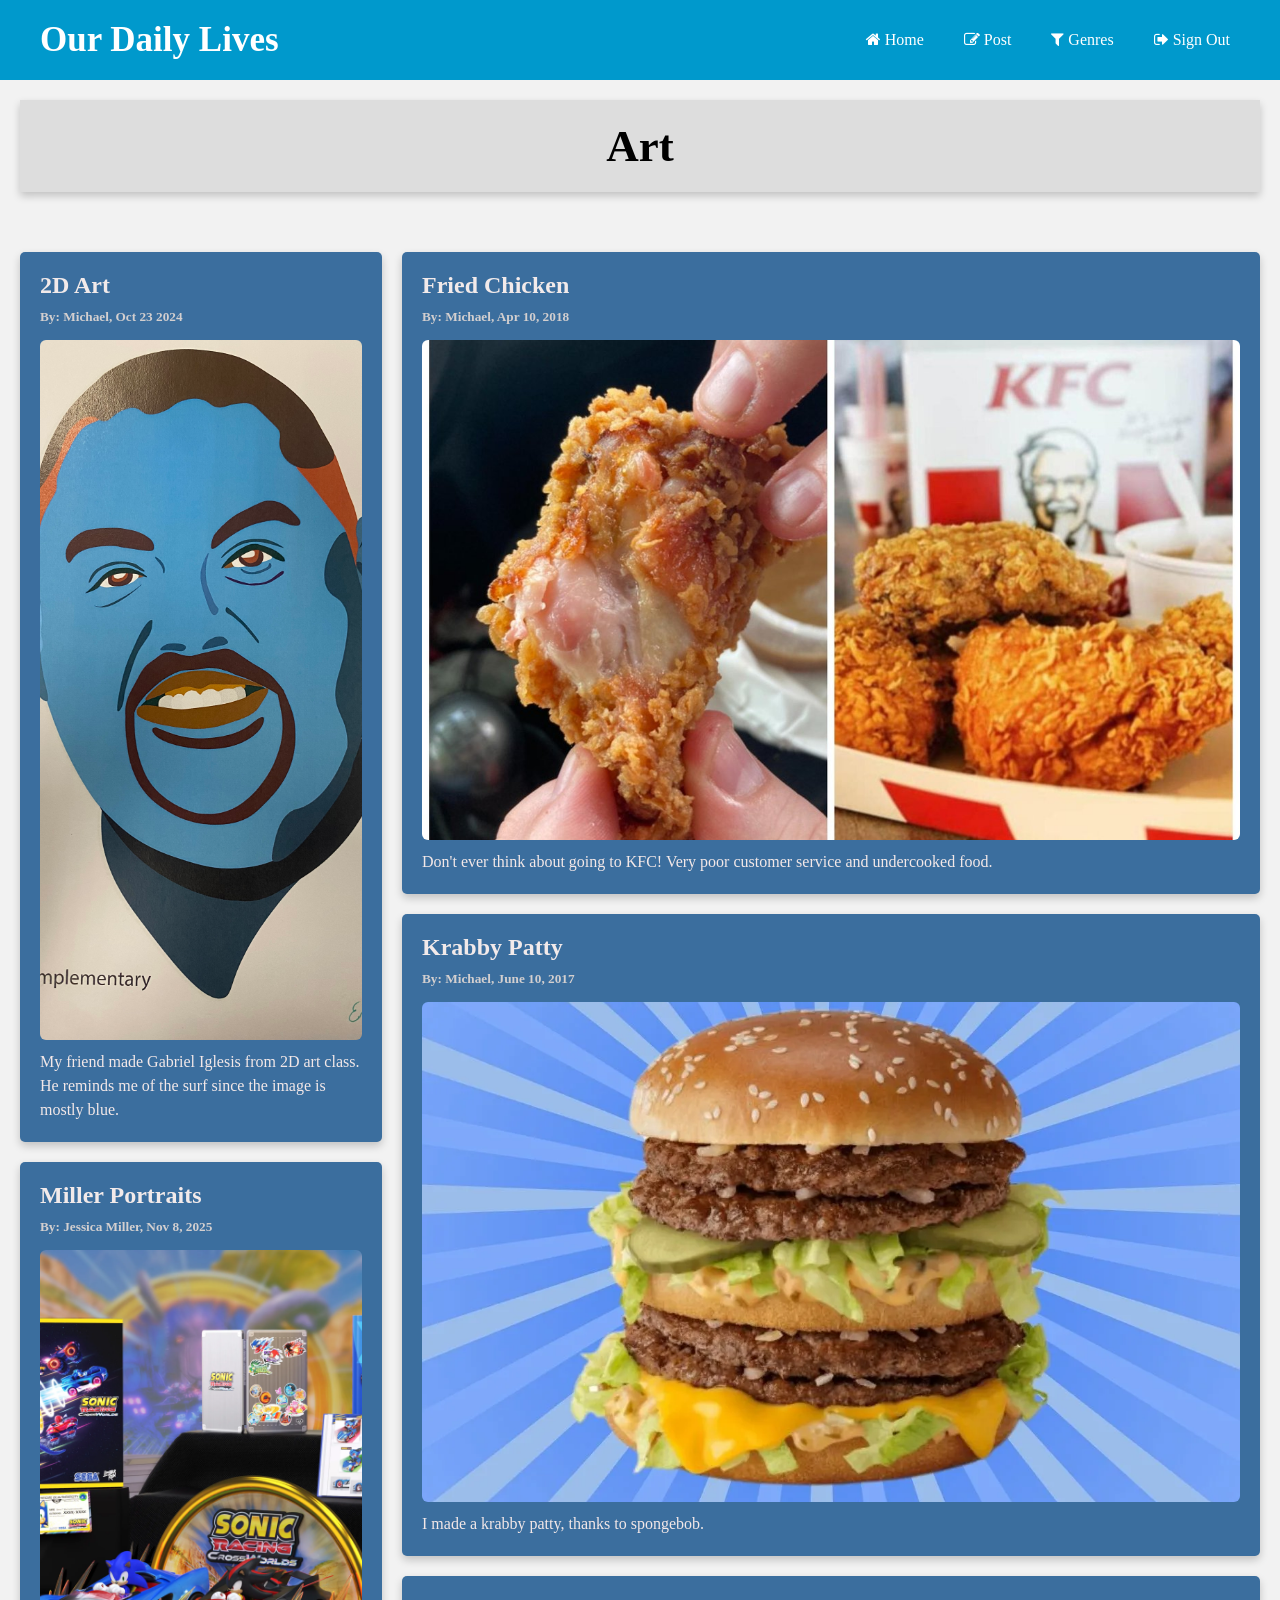
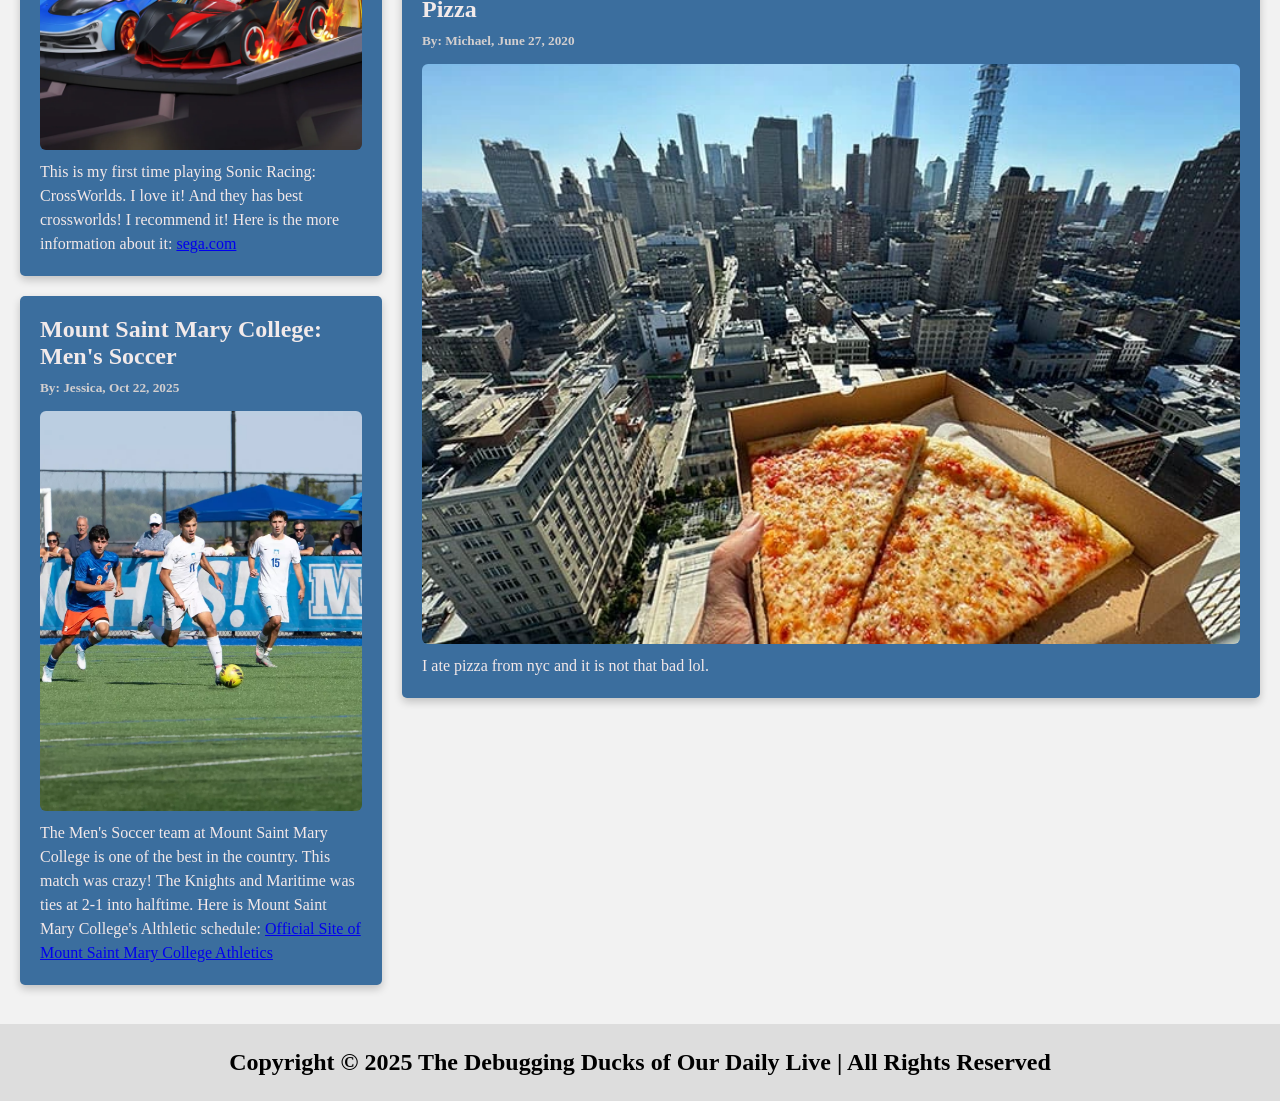
==== html/art.html @ c2188e06 "created a login page and created a art page" ====
<!DOCTYPE html>
<html lang="en">
    <head>
        <meta charset="UTF-8">
        <meta name="viewport" content="width=device-width, initial-scale=1.0">
        <link rel="stylesheet" href="../css/art.css">
        <!-- Load an icon library -->
        <link rel="stylesheet" href="https://cdnjs.cloudflare.com/ajax/libs/font-awesome/4.7.0/css/font-awesome.min.css">
        <title>Art | Our Daily Life</title>
    </head>
    <body>
        <nav>
            <h1>Our Daily Lives</h1>
            <ul>
                <li><a href="main.html"><i class="fa fa-home"></i> Home</a></li>
                <li><a href="post.html"><i class="fa fa-edit"></i> Post</a></li>
                <li>
                    <a href="#"><i class="fa fa-filter"></i> Genres</a>
                    <ul>
                        <li><a href="sports.html">Sport</a></li>
                        <li><a href="videogame.html">Videogame</a></li>
                        <li><a href="#">Travel</a></li>
                        <li><a href="food.html">Food</a></li>
                        <li><a href="art.html">Art</a></li>
                        <li><a href="#">Movie</a></li>
                    </ul>
                </li>
                <li><a href="welcome.html"><i class="fa fa-sign-out"></i> Sign Out</a></li>
            </ul>
        </nav>
        <!-- blog layout -->
         <div class="header">
            <h2>Art</h2>
        </div>
        <div class="row">
            <div class="leftcolumn">
            <div class="card">
                <h2>2D Art</h2>
                <h5>By: Michael, Oct 23 2024</h5>
                <!-- This is image 1 and height of the image -->
                <div class="img1" style="height:700px;"></div>
                <p>
                My friend made Gabriel Iglesis from 2D art class. He reminds me of the surf since the image is mostly blue.
                </p>
            </div>
            <div class="card">
                <h2>Miller Portraits</h2>
                <h5>By: Jessica Miller, Nov 8, 2025</h5>
                <!-- This is image 2 and height of the image -->
                <div class="img2" style="height:500px;"></div>
                <!-- Description -->
                <p>
                    This is my first time playing Sonic Racing: CrossWorlds. 
                    I love it! And they has best crossworlds! I recommend it!
                    Here is the more information about it: 
                    <a href="https://www.sega.com/news/pre-order-the-sonic-racing-crossworlds-collector-s-edition">sega.com</a>                  
                </p>
            </div>
             <div class="card">
                <h2>Mount Saint Mary College: Men's Soccer</h2>
                <h5>By: Jessica, Oct 22, 2025</h5>
                <!-- This is image 2 and height of the image -->
                <div class="img3" style="height:400px;"></div>
                <!-- Description -->
                <p>
                    The Men's Soccer team at Mount Saint Mary College is one of the best in the country.
                   This match was crazy! The Knights and Maritime was ties at 2-1 into halftime.
                   Here is Mount Saint Mary College's Althletic schedule:
                    <a href="https://msmcknights.com/index.aspx">Official Site of Mount Saint Mary College Athletics</a>               
                </p>
            </div>
        </div>
        <div class="rightcolumn">
            <div class="card">
                <h2>Fried Chicken</h2>
                <h5>By: Michael, Apr 10, 2018</h5>
                <!-- This is image 4 and height of the image -->
                <div class="img4" style="height:500px;"></div>
                <!-- Description -->
                <p>
                    Don't ever think about going to KFC! Very poor customer service and undercooked food.
                </p>
            </div>
             <div class="card">
                <h2>Krabby Patty</h2>
                <h5>By: Michael, June 10, 2017</h5>
                <!-- This is image 5 and height of the image -->
                <div class="img5" style="height:500px;"></div>
                <!-- Description -->
                <p> 
                   I made a krabby patty, thanks to spongebob.
                                 
                </p>
            </div>
            <div class="card">
                <h2>Pizza</h2>
                <h5>By: Michael, June 27, 2020</h5>
                <!-- This is image 6 and height of the image -->
                <div class="img6" style="height:580px;"></div>
                <!-- Description -->
                <p>
                    I ate pizza from nyc and it is not that bad lol.
                </p>
            </div>
        </div>
    </div>
        <div class="footer">
            <h2>Copyright &copy; 2025 The Debugging Ducks of Our Daily Live | All Rights Reserved</h2>
        </div>
    </body>
</html>
---- css/art.css ----
*{

    margin: 0;
    padding: 0;
    box-sizing: border-box;
    font-family: Georgia, 'Times New Roman', Times, serif;
}

/* Body Styles */
body {
    background: #f2f2f2;
}

/* Navigation Bar Styles */
nav {
    width: 100%;
    background-color: #0099cc;
    color: white;
    padding: 20px 40px; /* This move the logo and menu to the left and right */
    display: flex;
    justify-content: space-between;
    align-items: center;
    position: relative;
    top: 0;
    z-index: 1000;
}

/* Logo Styles */
nav h1 {
    font-size: 35px;
    font-weight: bold;
}

/* Menu Styles */
nav ul {
    list-style: none;
    display: flex;
    gap: 20px;
}

/* Menu Items Styles*/ 
nav ul li {
    position: relative;
}

/* Menu Item Links Styles*/
nav a {
    color: white;
    text-decoration: none;
    padding: 10px;
    display: block;
}

/* Menu Item Links Hover Styles*/
nav a:hover {
    color:  #1affff;
    border-radius: 4px;
}

/* Dropdown Menu Styles */
nav ul li ul {
    position: absolute;
    display: none;
    background: #0099cc;
    min-width: 150px;
    border-radius: 4px;
}

/* Dropdown Menu Display Styles */
nav ul li:hover ul {
    display: block;
}

/* Dropdown Menu Item Styles */
nav ul li ul li {
    width: 100%;
}

/* Dropdown Menu Item Link Hover Styles */
nav ul li ul li a:hover {
    background: #294f9a83;
}

/* ===== Page Content Styles ===== */

/* Header Styles */
.header {
   padding: 20px;
   margin: 20px;
   background: #ddd;
   text-align: center;
   font-size: 30px;
   box-shadow: 0 4px 8px 0 rgba(0,0,0,0.2);

}

/* Row Styles */
.row {
    display: flex;
    padding: 20px;
    gap: 20px;
}

/* Left Column Styles */
.leftcolumn {   
    flex: 10%;  /* This makes the left column be equal to the right column */
}

/* Right Column Styles */
.rightcolumn {
    flex: 50%;
   
}

/* Image Styles */
.img1, .img2, .img3, .img4, .img5, .img6 {
    width: 100%;
    background-size: cover;
    background-position: center;
    border-radius: 6px; /* This is for the image corners */
    margin-bottom: 10px;
}

/* Example image (replace with image here) */
.img1 { background-image: url(../img/art/artpic1.jpeg); }
.img2 { background-image: url(../img/videogames/sonic.jpg); }
.img3 { background-image: url(../img/sports/msmc.jpg); }
.img4 { background-image: url(../img/food/kfcchicken.jpg); }
.img5 { background-image: url(../img/food/bigmac.jpg); }
.img6 { background-image: url(../img/food/pizza.jpg); }

/* Card Styles */
.card {
    background-color: rgb(59, 110, 158);
    padding: 20px;      /* The space between the card and the text */
    margin-top: 20px;   /* The space between the card and the card above it */
    border-radius: 5px; /* This is for the card corners */
    box-shadow: 0 4px 8px 0 rgba(0,0,0,0.2);
}

/* Card Title */
.card h2 {
    margin-bottom: 10px;
    color:#f2eaea;
}

/* Card Subtitle: by author and date */
.card h5 {
    color: #d3cfcf;
    margin-bottom: 15px;
}

/* Card Paragraph */
.card p {
    line-height: 1.5;
    color: #f3e8e8;
}


/* Footer Styles */
.footer {
    background: #ddd;
    text-align: center;
    padding: 25px;
    margin-top: 19px;
}

/* Responsive Styles */
@media (max-width: 900px) {
    .row {
        flex-direction: column;
    }
    nav ul {
        flex-direction: row;
        gap: 10px;
    }
    nav {
        flex-direction: column;
        align-items: flex-start;
    }
}
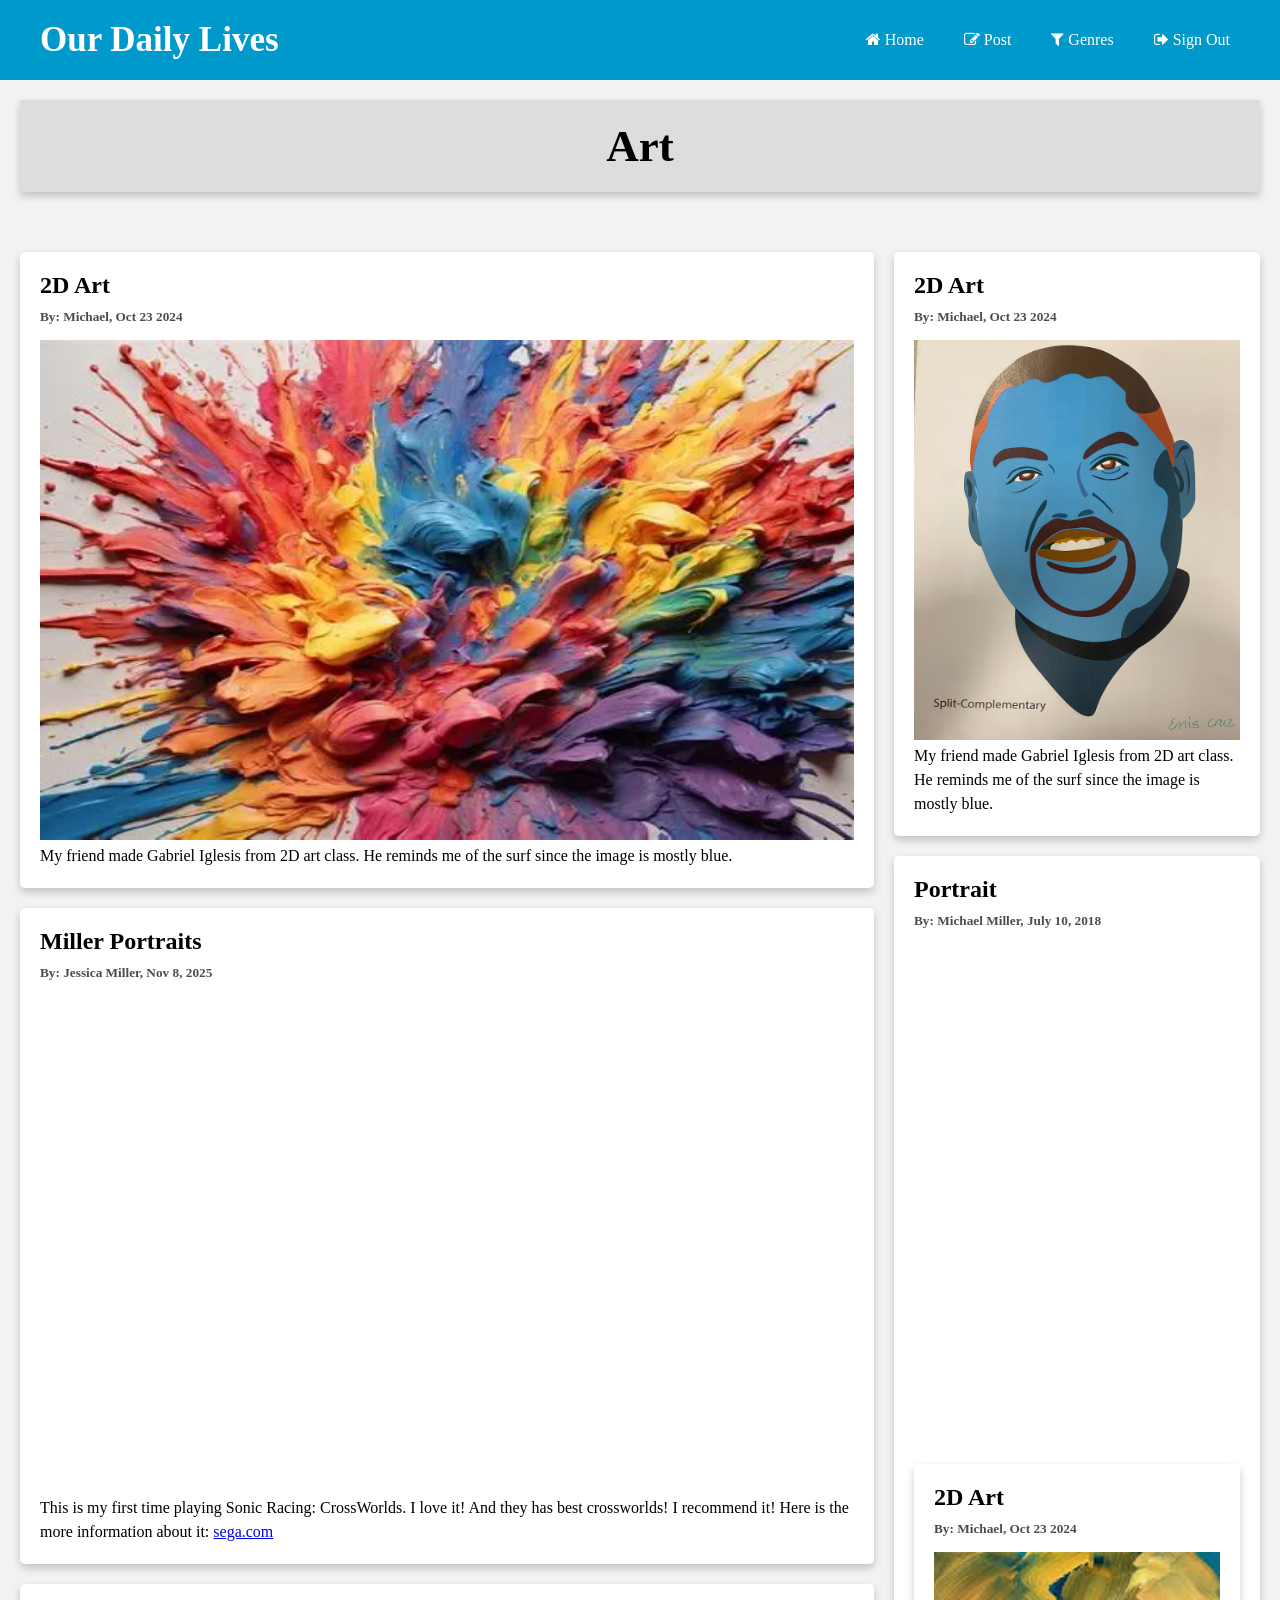
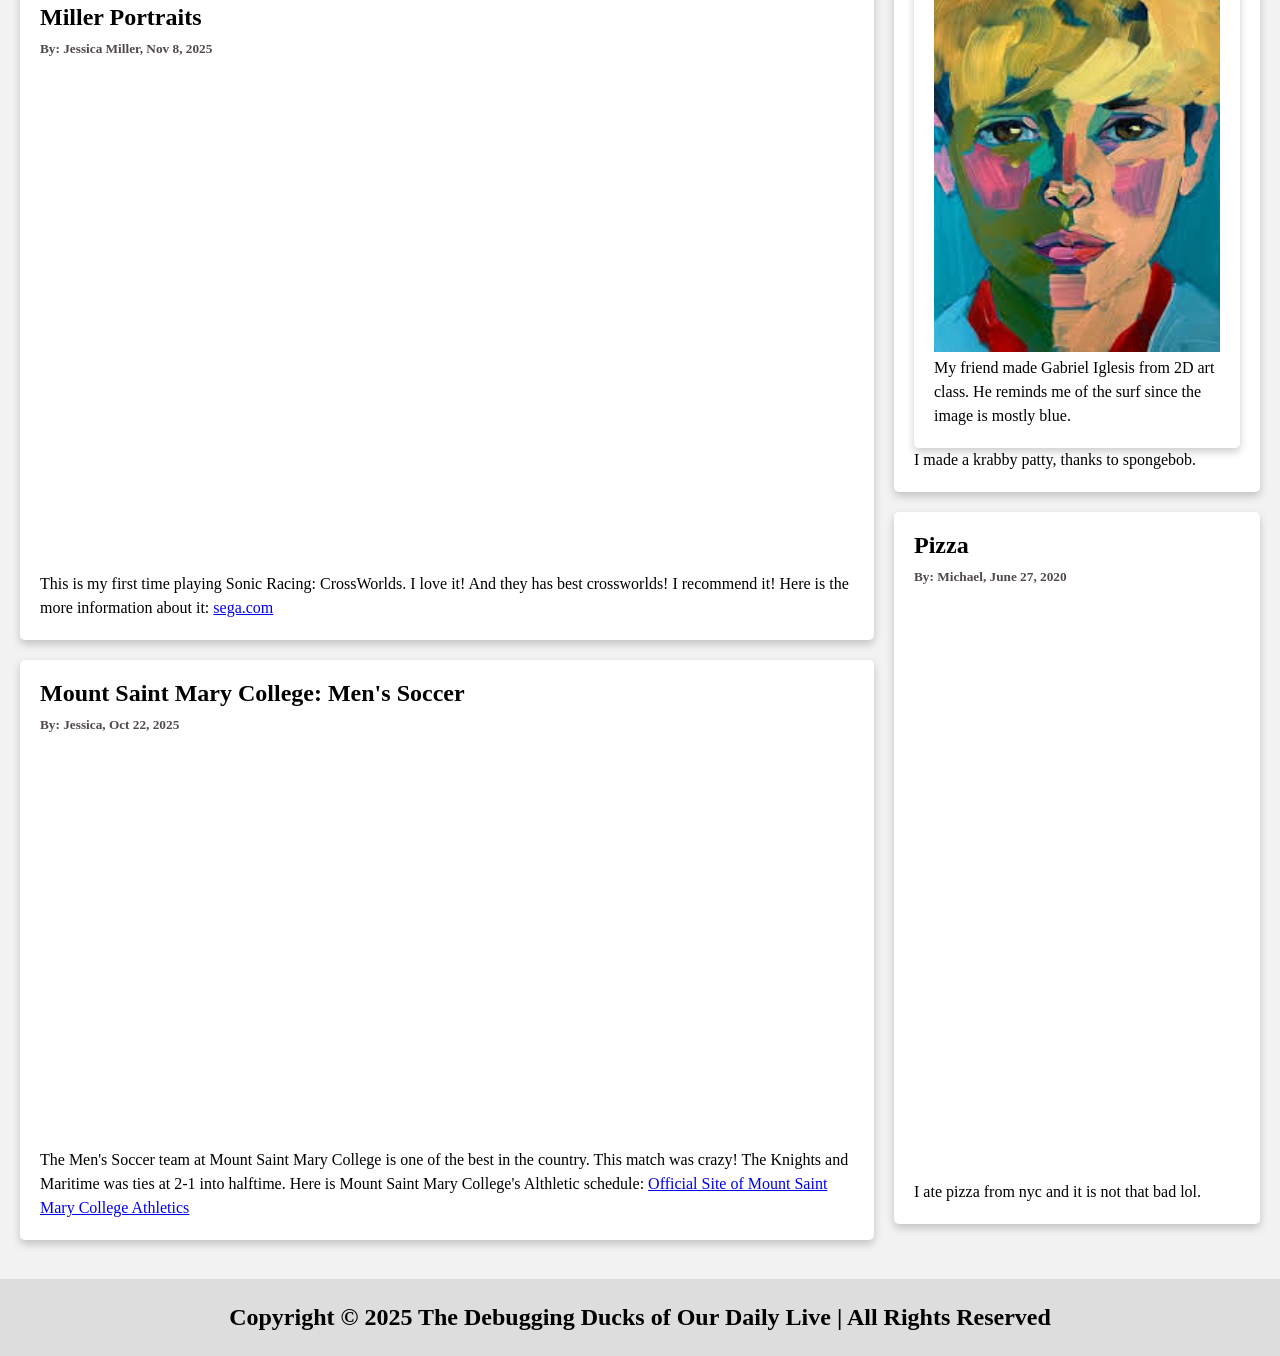
==== commit 85003530: "rename all the titles" ====
--- a/html/art.html
+++ b/html/art.html
@@ -3,10 +3,10 @@
     <head>
         <meta charset="UTF-8">
         <meta name="viewport" content="width=device-width, initial-scale=1.0">
-        <link rel="stylesheet" href="../css/art.css">
+        <link rel="stylesheet" href="../css/index.css">
         <!-- Load an icon library -->
         <link rel="stylesheet" href="https://cdnjs.cloudflare.com/ajax/libs/font-awesome/4.7.0/css/font-awesome.min.css">
-        <title>Art | Our Daily Life</title>
+        <title>Art | Our Daily Lives</title>
     </head>
     <body>
         <nav>
@@ -19,7 +19,7 @@
                     <ul>
                         <li><a href="sports.html">Sport</a></li>
                         <li><a href="videogame.html">Videogame</a></li>
-                        <li><a href="#">Travel</a></li>
+                        <li><a href="travel.html">Travel</a></li>
                         <li><a href="food.html">Food</a></li>
                         <li><a href="art.html">Art</a></li>
                         <li><a href="#">Movie</a></li>
@@ -38,7 +38,8 @@
                 <h2>2D Art</h2>
                 <h5>By: Michael, Oct 23 2024</h5>
                 <!-- This is image 1 and height of the image -->
-                <div class="img1" style="height:700px;"></div>
+                <image src="../img/art/artpaint.jpg" alt="2D art" width="100%" height="500"></image>
+                <!-- Description -->
                 <p>
                 My friend made Gabriel Iglesis from 2D art class. He reminds me of the surf since the image is mostly blue.
                 </p>
@@ -56,6 +57,19 @@
                     <a href="https://www.sega.com/news/pre-order-the-sonic-racing-crossworlds-collector-s-edition">sega.com</a>                  
                 </p>
             </div>
+               <div class="card">
+                <h2>Miller Portraits</h2>
+                <h5>By: Jessica Miller, Nov 8, 2025</h5>
+                <!-- This is image 2 and height of the image -->
+                <div class="img2" style="height:500px;"></div>
+                <!-- Description -->
+                <p>
+                    This is my first time playing Sonic Racing: CrossWorlds. 
+                    I love it! And they has best crossworlds! I recommend it!
+                    Here is the more information about it: 
+                    <a href="https://www.sega.com/news/pre-order-the-sonic-racing-crossworlds-collector-s-edition">sega.com</a>                  
+                </p>
+               </div>
              <div class="card">
                 <h2>Mount Saint Mary College: Men's Soccer</h2>
                 <h5>By: Jessica, Oct 22, 2025</h5>
@@ -71,21 +85,31 @@
             </div>
         </div>
         <div class="rightcolumn">
-            <div class="card">
-                <h2>Fried Chicken</h2>
-                <h5>By: Michael, Apr 10, 2018</h5>
-                <!-- This is image 4 and height of the image -->
-                <div class="img4" style="height:500px;"></div>
+           <div class="card">
+                <h2>2D Art</h2>
+                <h5>By: Michael, Oct 23 2024</h5>
+                <!-- This is image 1 and height of the image -->
+                <image src="../img/art/artpic1.jpeg" alt="2D art" width="100%" height="400"></image>
                 <!-- Description -->
                 <p>
-                    Don't ever think about going to KFC! Very poor customer service and undercooked food.
+                My friend made Gabriel Iglesis from 2D art class. He reminds me of the surf since the image is mostly blue.
                 </p>
             </div>
              <div class="card">
-                <h2>Krabby Patty</h2>
-                <h5>By: Michael, June 10, 2017</h5>
+                <h2>Portrait</h2>
+                <h5>By: Michael Miller, July 10, 2018</h5>
                 <!-- This is image 5 and height of the image -->
                 <div class="img5" style="height:500px;"></div>
+                <div class="card">
+                <h2>2D Art</h2>
+                <h5>By: Michael, Oct 23 2024</h5>
+                <!-- This is image 1 and height of the image -->
+                <image src="../img/art/millersketch.jpg" alt="2D art" width="100%" height="400"></image>
+                <!-- Description -->
+                <p>
+                My friend made Gabriel Iglesis from 2D art class. He reminds me of the surf since the image is mostly blue.
+                </p>
+            </div>
                 <!-- Description -->
                 <p> 
                    I made a krabby patty, thanks to spongebob.
--- a/css/index.css
+++ b/css/index.css
@@ -0,0 +1,161 @@
+/* This is the style of the body of the page */
+* {
+    margin: 0;
+    padding: 0;
+    box-sizing: border-box;
+    font-family: Georgia, 'Times New Roman', Times, serif;
+}
+
+/* Body Styles */
+body {
+    background: #f2f2f2;
+}
+
+/* Navigation Bar Styles */
+nav {
+    width: 100%;
+    background-color: #0099cc;
+    color: white;
+    padding: 20px 40px; /* This move the logo and menu to the left and right */
+    display: flex;
+    justify-content: space-between;
+    align-items: center;
+    position: relative;
+    top: 0;
+    z-index: 1000;
+}
+
+/* Logo Styles */
+nav h1 {
+    font-size: 35px;
+    font-weight: bold;
+}
+
+/* Menu Styles */
+nav ul {
+    list-style: none;
+    display: flex;
+    gap: 20px;
+}
+
+/* Menu Items Styles*/ 
+nav ul li {
+    position: relative;
+}
+
+/* Menu Item Links Styles*/
+nav a {
+    color: white;
+    text-decoration: none;
+    padding: 10px;
+    display: block;
+}
+
+/* Menu Item Links Hover Styles*/
+nav a:hover {
+    color:  #1affff;
+    border-radius: 4px;
+}
+
+/* Dropdown Menu Styles */
+nav ul li ul {
+    position: absolute;
+    display: none;
+    background: #0099cc;
+    min-width: 150px;
+    border-radius: 4px;
+}
+
+/* Dropdown Menu Display Styles */
+nav ul li:hover ul {
+    display: block;
+}
+
+/* Dropdown Menu Item Styles */
+nav ul li ul li {
+    width: 100%;
+}
+
+/* Dropdown Menu Item Link Hover Styles */
+nav ul li ul li a:hover {
+    background: #294f9a83;
+}
+
+/* ===== Page Content Styles ===== */
+
+/* Header Styles */
+.header {
+   padding: 20px;
+   margin: 20px;
+   background: #ddd;
+   text-align: center;
+   font-size: 30px;
+   box-shadow: 0 4px 8px 0 rgba(0,0,0,0.2);
+
+}
+
+/* Row Styles */
+.row {
+    display: flex;
+    padding: 20px;
+    gap: 20px;
+}
+
+/* Left Column Styles */
+.leftcolumn {   
+    flex: 70%;  /* This makes the left column be equal to the right column */
+}
+
+/* Right Column Styles */
+.rightcolumn {
+    flex: 30%;
+   
+}
+
+/* Card Styles */
+.card {
+    background-color: white;
+    padding: 20px;      /* The space between the card and the text */
+    margin-top: 20px;   /* The space between the card and the card above it */
+    border-radius: 5px; /* This is for the card corners */
+    box-shadow: 0 4px 8px 0 rgba(0,0,0,0.2);
+}
+
+/* Card Title */
+.card h2 {
+    margin-bottom: 10px;
+}
+
+/* Card Subtitle: by author and date */
+.card h5 {
+    color: #524949;
+    margin-bottom: 15px;
+}
+
+/* Card Paragraph */
+.card p {
+    line-height: 1.5;
+}
+
+/* Footer Styles */
+.footer {
+    background: #ddd;
+    text-align: center;
+    padding: 25px;
+    margin-top: 19px;
+}
+
+/* Responsive Styles */
+@media (max-width: 900px) {
+    .row {
+        flex-direction: column;
+    }
+    nav ul {
+        flex-direction: row;
+        gap: 10px;
+    }
+    nav {
+        flex-direction: column;
+        align-items: flex-start;
+    }
+}
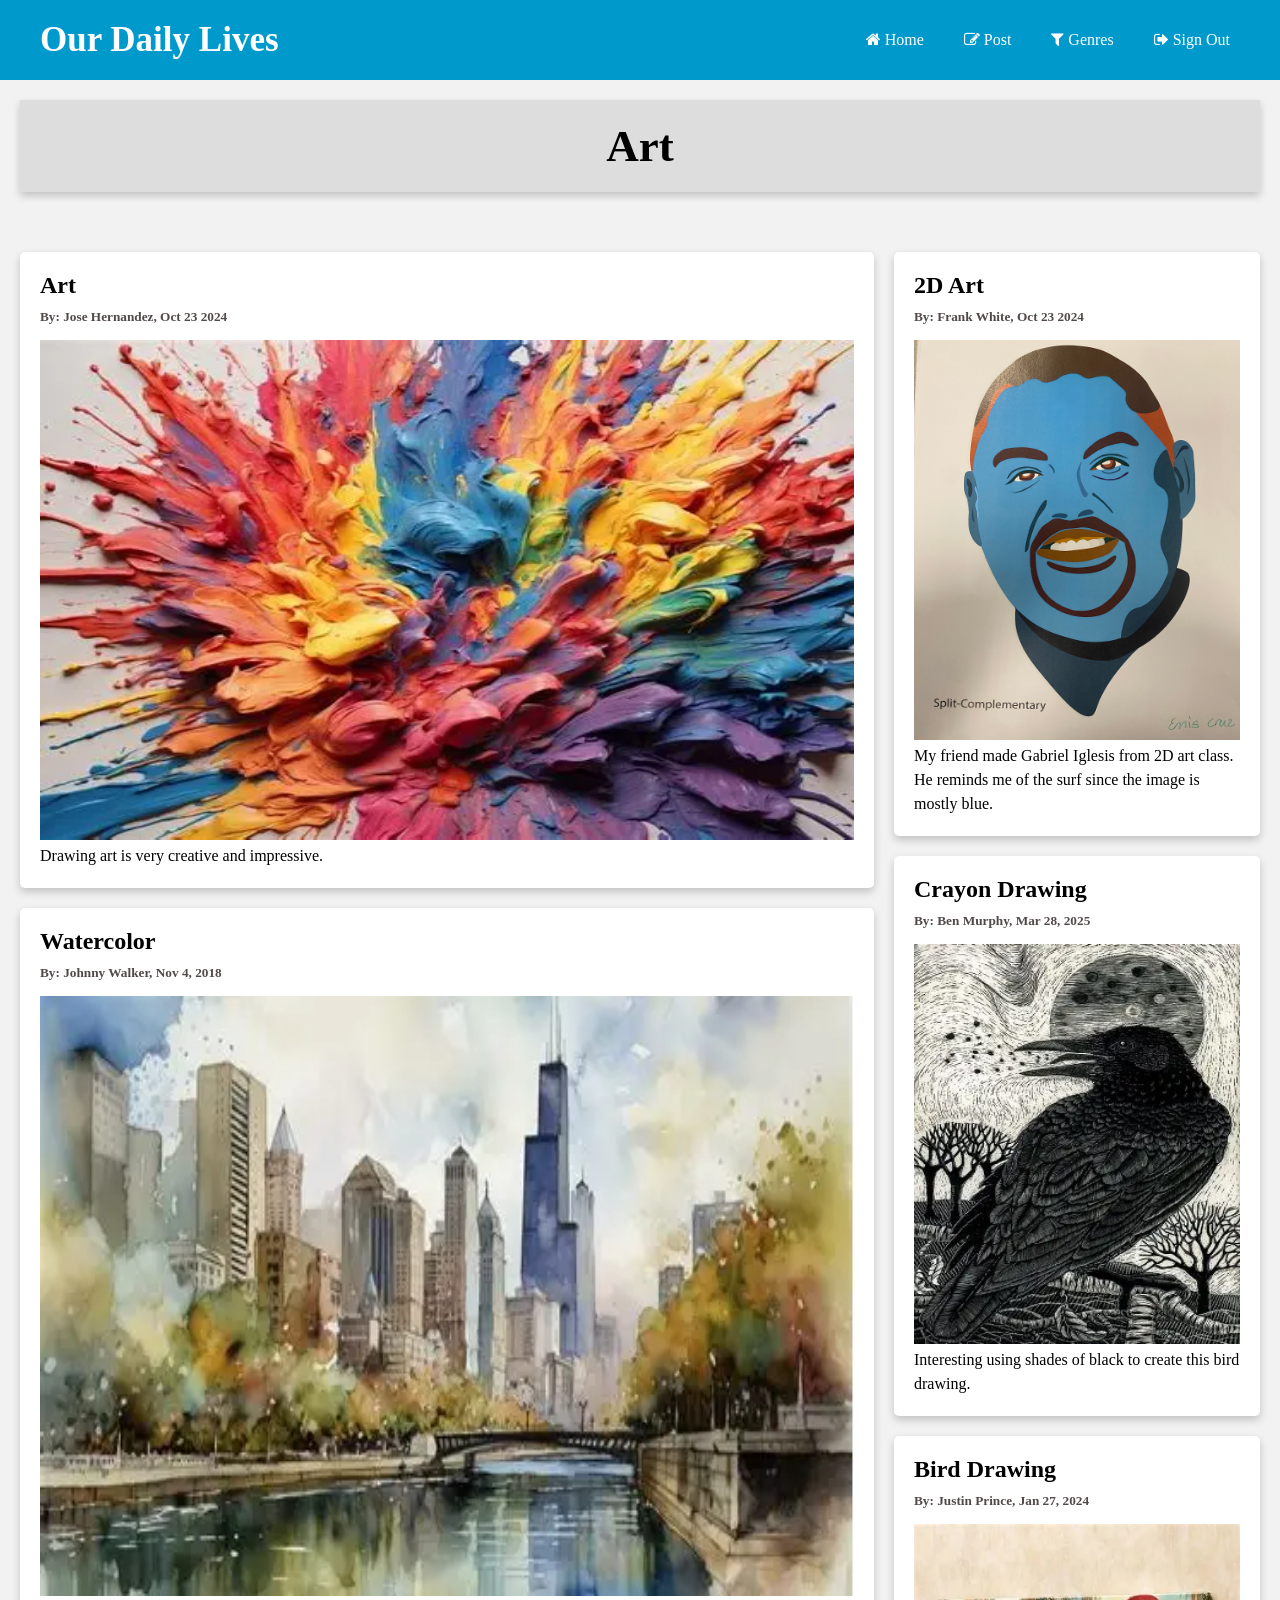
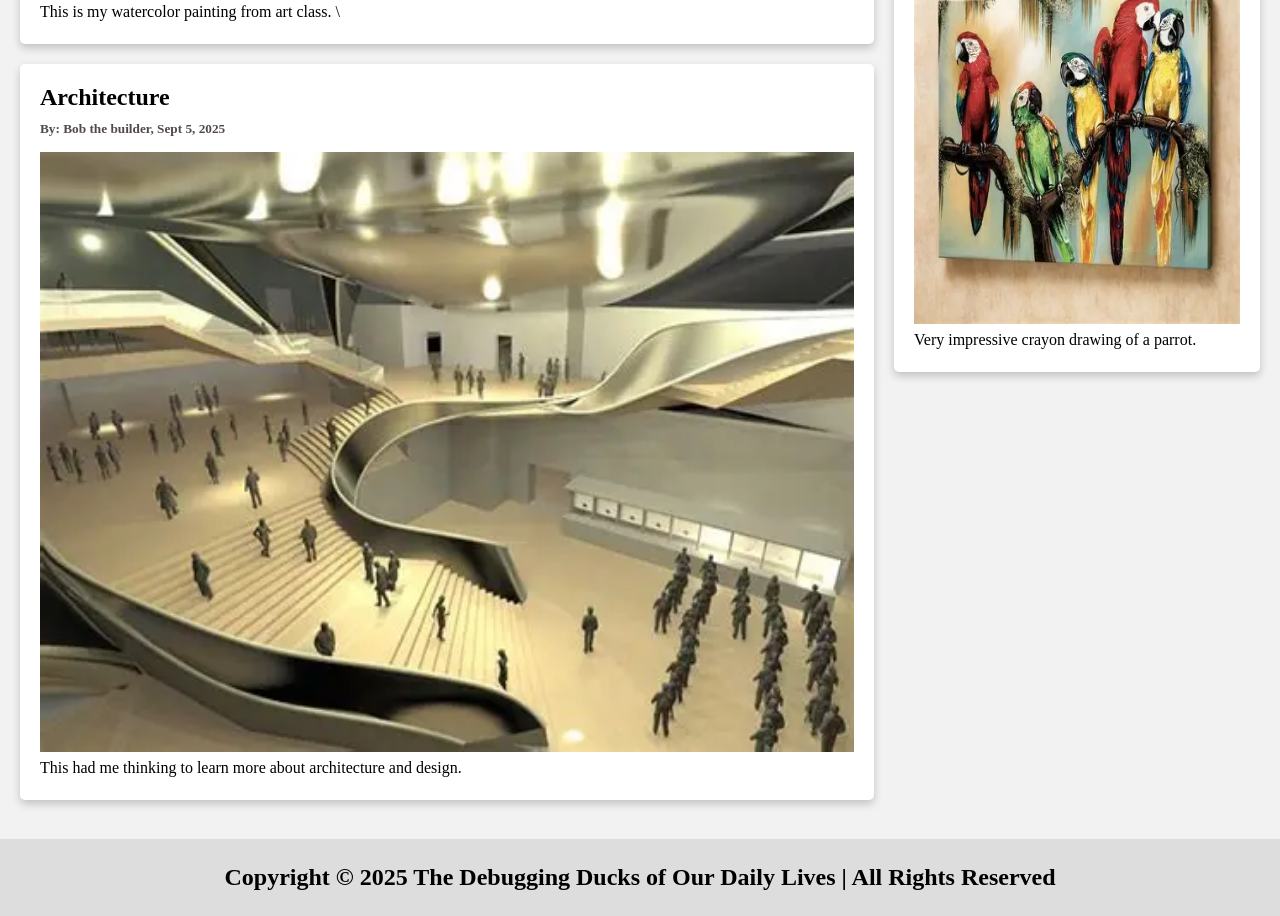
==== commit 7d3afaea: "finished the art page and had to change some names" ====
--- a/html/art.html
+++ b/html/art.html
@@ -35,59 +35,42 @@
         <div class="row">
             <div class="leftcolumn">
             <div class="card">
-                <h2>2D Art</h2>
-                <h5>By: Michael, Oct 23 2024</h5>
+                <h2>Art</h2>
+                <h5>By: Jose Hernandez, Oct 23 2024</h5>
                 <!-- This is image 1 and height of the image -->
                 <image src="../img/art/artpaint.jpg" alt="2D art" width="100%" height="500"></image>
                 <!-- Description -->
                 <p>
-                My friend made Gabriel Iglesis from 2D art class. He reminds me of the surf since the image is mostly blue.
+                Drawing art is very creative and impressive.
                 </p>
             </div>
             <div class="card">
-                <h2>Miller Portraits</h2>
-                <h5>By: Jessica Miller, Nov 8, 2025</h5>
+                <h2>Watercolor</h2>
+                <h5>By: Johnny Walker, Nov 4, 2018</h5>
                 <!-- This is image 2 and height of the image -->
-                <div class="img2" style="height:500px;"></div>
+                 <image src="../img/art/watercolor.jpg" alt="art" width="100%" height="600"></image>
                 <!-- Description -->
                 <p>
-                    This is my first time playing Sonic Racing: CrossWorlds. 
-                    I love it! And they has best crossworlds! I recommend it!
-                    Here is the more information about it: 
-                    <a href="https://www.sega.com/news/pre-order-the-sonic-racing-crossworlds-collector-s-edition">sega.com</a>                  
+                    This is my watercolor painting from art class. \
+                  
                 </p>
             </div>
                <div class="card">
-                <h2>Miller Portraits</h2>
-                <h5>By: Jessica Miller, Nov 8, 2025</h5>
+                <h2>Architecture</h2>
+                <h5>By: Bob the builder, Sept 5, 2025</h5>
                 <!-- This is image 2 and height of the image -->
-                <div class="img2" style="height:500px;"></div>
+                <image src="../img/art/artarchitecture.jpg" alt="Architecture" width="100%" height="600"></image>
                 <!-- Description -->
                 <p>
-                    This is my first time playing Sonic Racing: CrossWorlds. 
-                    I love it! And they has best crossworlds! I recommend it!
-                    Here is the more information about it: 
-                    <a href="https://www.sega.com/news/pre-order-the-sonic-racing-crossworlds-collector-s-edition">sega.com</a>                  
+                  This had me thinking to learn more about architecture and design.                
                 </p>
                </div>
-             <div class="card">
-                <h2>Mount Saint Mary College: Men's Soccer</h2>
-                <h5>By: Jessica, Oct 22, 2025</h5>
-                <!-- This is image 2 and height of the image -->
-                <div class="img3" style="height:400px;"></div>
-                <!-- Description -->
-                <p>
-                    The Men's Soccer team at Mount Saint Mary College is one of the best in the country.
-                   This match was crazy! The Knights and Maritime was ties at 2-1 into halftime.
-                   Here is Mount Saint Mary College's Althletic schedule:
-                    <a href="https://msmcknights.com/index.aspx">Official Site of Mount Saint Mary College Athletics</a>               
-                </p>
-            </div>
+             
         </div>
         <div class="rightcolumn">
            <div class="card">
                 <h2>2D Art</h2>
-                <h5>By: Michael, Oct 23 2024</h5>
+                <h5>By: Frank White, Oct 23 2024</h5>
                 <!-- This is image 1 and height of the image -->
                 <image src="../img/art/artpic1.jpeg" alt="2D art" width="100%" height="400"></image>
                 <!-- Description -->
@@ -95,41 +78,30 @@
                 My friend made Gabriel Iglesis from 2D art class. He reminds me of the surf since the image is mostly blue.
                 </p>
             </div>
-             <div class="card">
-                <h2>Portrait</h2>
-                <h5>By: Michael Miller, July 10, 2018</h5>
-                <!-- This is image 5 and height of the image -->
-                <div class="img5" style="height:500px;"></div>
-                <div class="card">
-                <h2>2D Art</h2>
-                <h5>By: Michael, Oct 23 2024</h5>
-                <!-- This is image 1 and height of the image -->
-                <image src="../img/art/millersketch.jpg" alt="2D art" width="100%" height="400"></image>
+            <div class="card">
+                <h2>Crayon Drawing</h2>
+                <h5>By: Ben Murphy, Mar 28, 2025</h5>
+                <!-- This is image 6 and height of the image -->
+                <image src="../img/art/bird.jpg" alt="Black Bird" width="100%" height="400"></image>
                 <!-- Description -->
                 <p>
-                My friend made Gabriel Iglesis from 2D art class. He reminds me of the surf since the image is mostly blue.
+                    Interesting using shades of black to create this bird drawing.
                 </p>
             </div>
-                <!-- Description -->
-                <p> 
-                   I made a krabby patty, thanks to spongebob.
-                                 
-                </p>
-            </div>
-            <div class="card">
-                <h2>Pizza</h2>
-                <h5>By: Michael, June 27, 2020</h5>
+              <div class="card">
+                <h2>Bird Drawing</h2>
+                <h5>By: Justin Prince, Jan 27, 2024</h5>
                 <!-- This is image 6 and height of the image -->
-                <div class="img6" style="height:580px;"></div>
+                <image src="../img/art/parrot.jpg" alt="Art Design" width="100%" height="400"></image>
                 <!-- Description -->
                 <p>
-                    I ate pizza from nyc and it is not that bad lol.
+                    Very impressive crayon drawing of a parrot.
                 </p>
             </div>
         </div>
     </div>
         <div class="footer">
-            <h2>Copyright &copy; 2025 The Debugging Ducks of Our Daily Live | All Rights Reserved</h2>
+            <h2>Copyright &copy; 2025 The Debugging Ducks of Our Daily Lives | All Rights Reserved</h2>
         </div>
     </body>
 </html>
